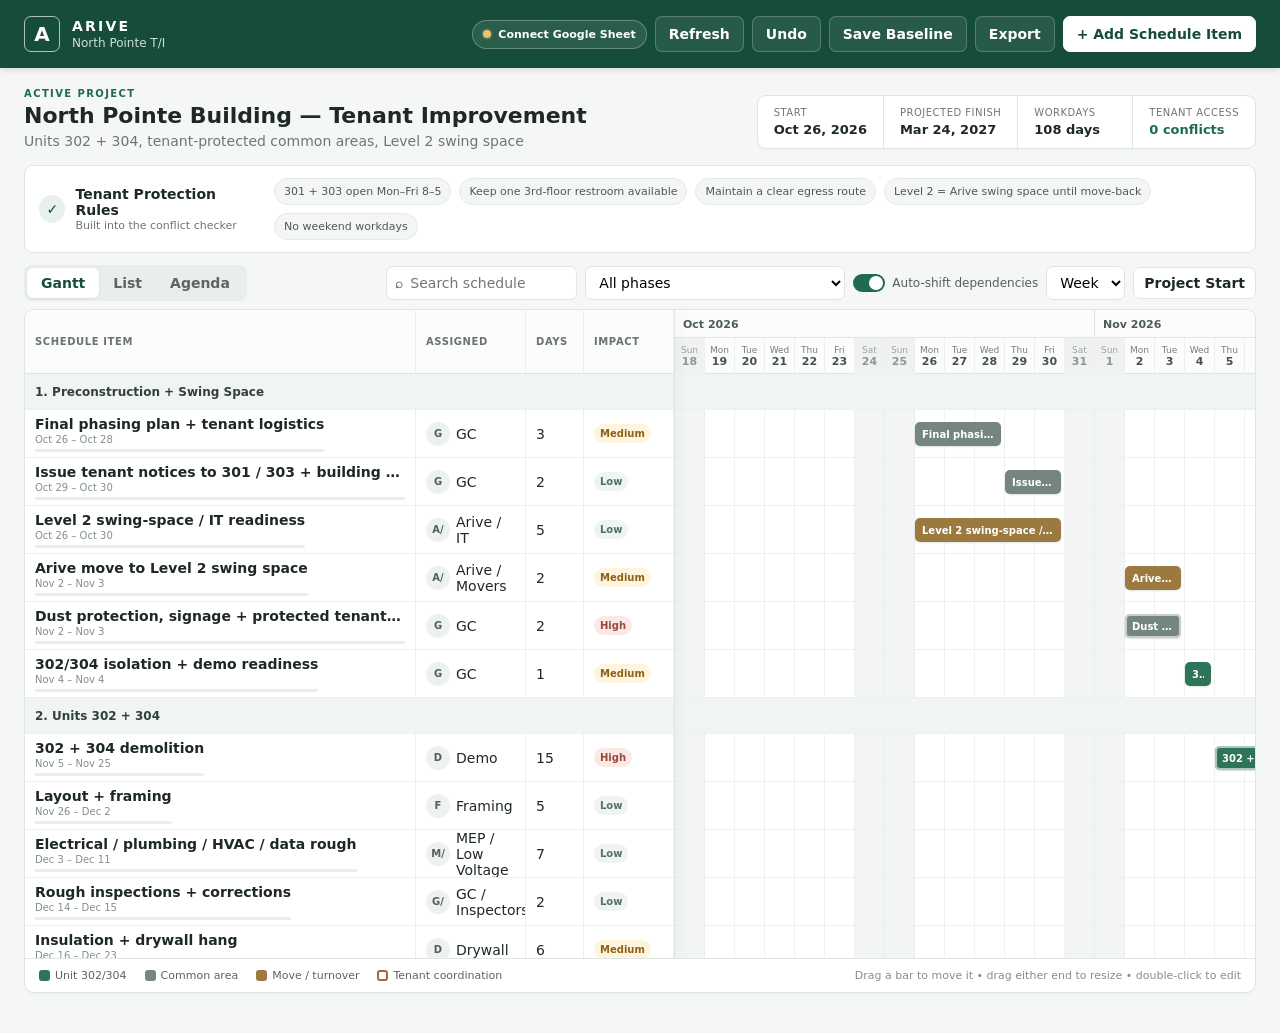
==== index.html @ 5543a83d "Add files via upload" ====
<!doctype html>
<html lang="en">
<head>
  <meta charset="utf-8" />
  <meta name="viewport" content="width=device-width, initial-scale=1" />
  <meta name="theme-color" content="#164d3a" />
  <title>North Pointe T/I Schedule</title>
  <link rel="stylesheet" href="styles.css" />
</head>
<body>
<header class="app-header">
    <div class="brand-wrap">
      <div class="brand-mark">A</div>
      <div>
        <div class="brand-name">ARIVE</div>
        <div class="brand-subtitle">North Pointe T/I</div>
      </div>
    </div>
    <div class="header-actions">
      <button class="sync-chip local" id="syncStatusBtn" title="Configure Google Sheets sync"><span class="sync-dot"></span><span id="syncStatusText">Connect Google Sheet</span></button>
      <button class="btn ghost" id="refreshBtn" title="Reload schedule from Google Sheets">Refresh</button>
      <button class="btn ghost" id="undoBtn" title="Undo last schedule change">Undo</button>
      <button class="btn ghost" id="baselineBtn">Save Baseline</button>
      <button class="btn ghost" id="exportBtn">Export</button>
      <button class="btn primary" id="addTaskBtn">+ Add Schedule Item</button>
    </div>
  </header>

  <main>
    <section class="project-strip">
      <div>
        <div class="eyebrow">ACTIVE PROJECT</div>
        <h1>North Pointe Building — Tenant Improvement</h1>
        <p>Units 302 + 304, tenant-protected common areas, Level 2 swing space</p>
      </div>
      <div class="project-stats">
        <div class="stat"><span>Start</span><strong id="projectStartLabel">Nov 2, 2026</strong></div>
        <div class="stat"><span>Projected finish</span><strong id="projectFinishLabel">—</strong></div>
        <div class="stat"><span>Workdays</span><strong id="workdayCount">—</strong></div>
        <div class="stat status-stat"><span>Tenant access</span><strong id="conflictCount" class="status-good">0 conflicts</strong></div>
      </div>
    </section>

    <section class="rules-card">
      <div class="rules-title">
        <span class="shield">✓</span>
        <div>
          <strong>Tenant Protection Rules</strong>
          <small>Built into the conflict checker</small>
        </div>
      </div>
      <div class="rule-pills">
        <span>301 + 303 open Mon–Fri 8–5</span>
        <span>Keep one 3rd-floor restroom available</span>
        <span>Maintain a clear egress route</span>
        <span>Level 2 = Arive swing space until move-back</span>
        <span>No weekend workdays</span>
      </div>
    </section>

    <section id="warningPanel" class="warning-panel hidden"></section>

    <section class="toolbar">
      <div class="view-tabs" role="tablist">
        <button class="view-tab active" data-view="gantt">Gantt</button>
        <button class="view-tab" data-view="list">List</button>
        <button class="view-tab" data-view="agenda">Agenda</button>
      </div>
      <div class="toolbar-right">
        <label class="search-wrap"><span>⌕</span><input id="searchInput" placeholder="Search schedule" /></label>
        <select id="phaseFilter" class="control"><option value="all">All phases</option></select>
        <label class="toggle-wrap"><input id="autoShiftToggle" type="checkbox" checked /><span></span>Auto-shift dependencies</label>
        <select id="zoomSelect" class="control" title="Gantt zoom">
          <option value="day">Day</option>
          <option value="week" selected>Week</option>
        </select>
        <button class="btn ghost compact" id="todayBtn">Project Start</button>
      </div>
    </section>

    <section id="ganttView" class="schedule-card view-panel active">
      <div class="gantt-shell" id="ganttShell">
        <div class="task-pane">
          <div class="task-header grid-row">
            <div class="cell task-title-col">Schedule item</div>
            <div class="cell owner-col">Assigned</div>
            <div class="cell duration-col">Days</div>
            <div class="cell impact-col">Impact</div>
          </div>
          <div id="taskRows"></div>
        </div>
        <div class="timeline-pane" id="timelinePane">
          <div id="timelineHeader" class="timeline-header"></div>
          <div id="timelineBody" class="timeline-body"></div>
        </div>
      </div>
      <div class="legend">
        <span><i class="legend-swatch unit-work"></i>Unit 302/304</span>
        <span><i class="legend-swatch common-work"></i>Common area</span>
        <span><i class="legend-swatch move-work"></i>Move / turnover</span>
        <span><i class="legend-swatch high-impact"></i>Tenant coordination</span>
        <span class="legend-note">Drag a bar to move it • drag either end to resize • double-click to edit</span>
      </div>
    </section>

    <section id="listView" class="schedule-card view-panel">
      <div class="table-scroll"><table class="list-table"><thead><tr><th>Task</th><th>Phase</th><th>Start</th><th>Finish</th><th>Workdays</th><th>Assigned</th><th>Progress</th><th>Tenant impact</th><th>Work window</th><th>Predecessor</th></tr></thead><tbody id="listRows"></tbody></table></div>
    </section>

    <section id="agendaView" class="schedule-card view-panel">
      <div id="agendaRows" class="agenda-wrap"></div>
    </section>
  </main>

  <dialog id="taskDialog" class="modal">
    <form method="dialog" id="taskForm">
      <div class="modal-head">
        <div><div class="eyebrow">SCHEDULE ITEM</div><h2 id="dialogTitle">Add task</h2></div>
        <button class="icon-btn" value="cancel" type="button" id="closeDialogBtn">×</button>
      </div>
      <input type="hidden" id="taskId" />
      <div class="form-grid">
        <label class="full">Title<input id="taskTitle" required /></label>
        <label>Phase<select id="taskPhase"></select></label>
        <label>Assigned to<input id="taskOwner" placeholder="GC / trade / owner" /></label>
        <label>Start date<input id="taskStart" type="date" required /></label>
        <label>Duration (workdays)<input id="taskDuration" type="number" min="1" max="120" required /></label>
        <label>Progress<select id="taskProgress"><option value="0">0%</option><option value="25">25%</option><option value="50">50%</option><option value="75">75%</option><option value="100">100%</option></select></label>
        <label>Tenant impact<select id="taskImpact"><option>Low</option><option>Medium</option><option>High</option></select></label>
        <label>Work window<input id="taskWorkWindow" placeholder="Day / after-hours / phased" /></label>
        <label>Predecessor<select id="taskDependency"><option value="">None</option></select></label>
        <label>Dependency type<select id="taskDependencyType"><option value="FS">Finish → Start</option><option value="SS">Start → Start</option></select></label>
        <label class="full">Notes<textarea id="taskNotes" rows="3" placeholder="Access plan, shutdown notes, trade coordination, etc."></textarea></label>
        <label class="check full"><input id="taskAccessCritical" type="checkbox" /> This work affects the primary tenant access / egress path</label>
        <label class="full">Constraint group<select id="taskConstraint"><option value="">None</option><option value="f3-restroom">3rd floor restrooms — do not overlap</option><option value="f3-access">3rd floor access zones — do not overlap</option></select></label>
      </div>
      <div class="modal-actions">
        <button type="button" id="deleteTaskBtn" class="btn danger hidden">Delete</button>
        <span class="spacer"></span>
        <button type="button" id="cancelTaskBtn" class="btn ghost">Cancel</button>
        <button type="submit" class="btn primary">Save Item</button>
      </div>
    </form>
  </dialog>


  <dialog id="connectionDialog" class="modal small-modal">
    <div class="modal-head"><div><div class="eyebrow">GOOGLE SHEETS SYNC</div><h2>Connect schedule storage</h2></div><button class="icon-btn" id="closeConnectionBtn">×</button></div>
    <div class="connection-note">The dashboard stays fast in your browser, but the Google Sheet is the permanent source of truth. Your GitHub dashboard stores the live schedule in Google Sheets. The Web App URL is prefilled; paste the API Token from the <strong>Project Settings</strong> tab once on this browser. No schedule data is stored in GitHub.</div>
    <div class="connection-grid">
      <label>Apps Script Web App URL<input id="appsScriptUrl" placeholder="https://script.google.com/macros/s/.../exec" /></label>
      <label>API Token<input id="apiTokenInput" type="password" placeholder="Paste token from Project Settings" /></label>
    </div>
    <div id="connectionStatus" class="connection-status">Not connected.</div>
    <div class="modal-actions"><button class="btn ghost" id="disconnectBtn" type="button">Use Local Only</button><span class="spacer"></span><button class="btn ghost" id="testConnectionBtn" type="button">Test Connection</button><button class="btn primary" id="saveConnectionBtn" type="button">Connect + Load Sheet</button></div>
  </dialog>

  <dialog id="exportDialog" class="modal small-modal">
    <div class="modal-head"><div><div class="eyebrow">EXPORT / BACKUP</div><h2>Schedule data</h2></div><button class="icon-btn" id="closeExportBtn">×</button></div>
    <p class="muted">Download a portable backup or CSV. The live schedule keeps a browser backup and, when connected, saves the permanent copy to Google Sheets.</p>
    <div class="export-buttons">
      <button class="btn primary" id="downloadJsonBtn">Download JSON Backup</button>
      <button class="btn ghost" id="downloadCsvBtn">Download CSV</button>
      <label class="btn ghost file-btn">Import JSON<input type="file" id="importJsonInput" accept="application/json" /></label>
      <button class="btn ghost" id="resetBtn">Reset to Original Schedule</button>
    </div>
  </dialog>

  <div id="toast" class="toast"></div>
  <script src="config.js"></script>
  <script src="app.js"></script>
</body>
</html>
---- styles.css ----
:root{
  --green:#164d3a;
  --green-2:#1f6a50;
  --green-soft:#e8f1ed;
  --ink:#1e2925;
  --muted:#6d7772;
  --line:#dfe5e1;
  --panel:#ffffff;
  --bg:#f5f7f6;
  --danger:#b3443c;
  --warning:#a06b14;
  --warning-bg:#fff7e6;
  --unit:#2f7359;
  --common:#74867e;
  --move:#9c7a3f;
  --high:#b15e50;
  --row-h:48px;
  --header-h:64px;
  --day-w:30px;
  --task-pane-w:650px;
  font-family: Inter, ui-sans-serif, system-ui, -apple-system, BlinkMacSystemFont, "Segoe UI", sans-serif;
}
*{box-sizing:border-box}
body{margin:0;background:var(--bg);color:var(--ink);font-size:14px}
button,input,select,textarea{font:inherit}
button{cursor:pointer}
.app-header{height:68px;background:var(--green);color:#fff;display:flex;align-items:center;justify-content:space-between;padding:0 24px;position:sticky;top:0;z-index:30;box-shadow:0 1px 7px rgba(0,0,0,.16)}
.brand-wrap{display:flex;align-items:center;gap:12px}.brand-mark{width:36px;height:36px;border:1px solid rgba(255,255,255,.65);border-radius:7px;display:grid;place-items:center;font-size:20px;font-weight:800}.brand-name{font-weight:800;letter-spacing:.16em;font-size:14px}.brand-subtitle{font-size:12px;opacity:.8;margin-top:2px}.header-actions{display:flex;gap:8px;align-items:center}.btn{border:1px solid var(--line);border-radius:7px;background:#fff;padding:9px 13px;color:var(--ink);font-weight:650}.btn:hover{filter:brightness(.98)}.btn.primary{background:#fff;color:var(--green);border-color:#fff}.app-header .btn.ghost{background:rgba(255,255,255,.08);border-color:rgba(255,255,255,.22);color:#fff}.btn.ghost{background:#fff}.btn.compact{padding:7px 10px}.btn.danger{color:#fff;background:var(--danger);border-color:var(--danger)}
main{padding:20px 24px 40px;max-width:1900px;margin:0 auto}.project-strip{display:flex;justify-content:space-between;gap:24px;align-items:flex-end;margin-bottom:16px}.eyebrow{font-size:10px;font-weight:800;letter-spacing:.14em;color:var(--green-2);margin-bottom:4px}.project-strip h1{font-size:22px;margin:0}.project-strip p{margin:5px 0 0;color:var(--muted)}.project-stats{display:flex;background:#fff;border:1px solid var(--line);border-radius:9px;overflow:hidden;box-shadow:0 1px 2px rgba(0,0,0,.03)}.stat{padding:11px 16px;min-width:115px;border-left:1px solid var(--line)}.stat:first-child{border-left:0}.stat span{display:block;color:var(--muted);font-size:10px;text-transform:uppercase;letter-spacing:.05em;margin-bottom:3px}.stat strong{font-size:13px}.status-good{color:var(--green-2)}.status-bad{color:var(--danger)}
.rules-card{background:#fff;border:1px solid var(--line);border-radius:9px;padding:12px 14px;display:flex;align-items:center;gap:20px;margin-bottom:12px}.rules-title{display:flex;align-items:center;gap:10px;min-width:215px}.rules-title small{display:block;color:var(--muted);font-size:11px;margin-top:1px}.shield{width:28px;height:28px;border-radius:50%;display:grid;place-items:center;background:var(--green-soft);color:var(--green);font-weight:800}.rule-pills{display:flex;gap:8px;flex-wrap:wrap}.rule-pills span{background:#f4f6f5;border:1px solid #e5e9e7;padding:6px 9px;border-radius:999px;font-size:11px;color:#4d5a54}.warning-panel{background:var(--warning-bg);border:1px solid #e9d5aa;color:#6d4a0f;border-radius:9px;padding:11px 14px;margin-bottom:12px}.warning-panel strong{display:block;margin-bottom:3px}.hidden{display:none!important}
.toolbar{display:flex;justify-content:space-between;align-items:center;margin:12px 0 8px;gap:12px}.view-tabs{display:flex;background:#e9eeeb;padding:3px;border-radius:8px}.view-tab{border:0;background:transparent;padding:7px 14px;border-radius:6px;font-weight:700;color:#5a665f}.view-tab.active{background:#fff;color:var(--green);box-shadow:0 1px 3px rgba(0,0,0,.08)}.toolbar-right{display:flex;align-items:center;gap:8px;flex-wrap:wrap;justify-content:flex-end}.control,.search-wrap{border:1px solid var(--line);background:#fff;border-radius:7px;height:34px}.control{padding:0 9px}.search-wrap{display:flex;align-items:center;gap:5px;padding:0 8px}.search-wrap input{border:0;outline:none;width:160px}.toggle-wrap{display:flex;align-items:center;gap:7px;color:#536059;font-size:12px;white-space:nowrap}.toggle-wrap input{display:none}.toggle-wrap span{width:32px;height:18px;background:#bbc4bf;border-radius:20px;position:relative}.toggle-wrap span:after{content:"";position:absolute;width:14px;height:14px;left:2px;top:2px;border-radius:50%;background:#fff;transition:.18s}.toggle-wrap input:checked+span{background:var(--green-2)}.toggle-wrap input:checked+span:after{transform:translateX(14px)}
.schedule-card{background:#fff;border:1px solid var(--line);border-radius:10px;box-shadow:0 1px 3px rgba(0,0,0,.04);overflow:hidden}.view-panel{display:none}.view-panel.active{display:block}.gantt-shell{display:grid;grid-template-columns:var(--task-pane-w) 1fr;min-height:620px;max-height:72vh;overflow:hidden}.task-pane{z-index:7;background:#fff;border-right:1px solid var(--line);box-shadow:6px 0 12px rgba(28,53,42,.025);overflow:hidden}.grid-row{display:grid;grid-template-columns:minmax(280px,1fr) 110px 58px 90px}.task-header{height:var(--header-h);background:#fbfcfb;border-bottom:1px solid var(--line);position:sticky;top:0;z-index:10}.cell{display:flex;align-items:center;padding:0 10px;border-right:1px solid #edf0ee;overflow:hidden}.task-header .cell{font-size:10px;text-transform:uppercase;letter-spacing:.06em;color:#68746e;font-weight:800}.task-row{height:var(--row-h);border-bottom:1px solid #edf0ee}.task-row:hover{background:#f8faf9}.task-row.phase-row{height:36px;background:#f0f4f2;font-weight:800;color:#31413a}.task-row.phase-row .cell{grid-column:1/-1;font-size:12px}.task-main{min-width:0}.task-name{white-space:nowrap;overflow:hidden;text-overflow:ellipsis;font-weight:650}.task-meta{font-size:10px;color:#839089;margin-top:2px}.owner-avatar{width:24px;height:24px;background:#edf2ef;border-radius:50%;display:grid;place-items:center;color:#526159;font-size:10px;font-weight:800;margin-right:6px;flex:none}.impact-badge{font-size:10px;font-weight:800;padding:4px 6px;border-radius:999px}.impact-Low{background:#eef4f1;color:#547165}.impact-Medium{background:#fff4dd;color:#8a6219}.impact-High{background:#fbe9e6;color:#9b493e}.progress-mini{height:3px;background:#e9eeeb;border-radius:9px;margin-top:4px;overflow:hidden;width:100%}.progress-mini i{display:block;height:100%;background:var(--green-2)}
.timeline-pane{overflow:auto;position:relative;background:#fff}.timeline-header{height:var(--header-h);position:sticky;top:0;z-index:6;background:#fbfcfb;border-bottom:1px solid var(--line);min-width:max-content}.month-row{height:28px;display:flex;border-bottom:1px solid var(--line)}.month-cell{height:28px;display:flex;align-items:center;padding-left:8px;font-size:11px;font-weight:800;color:#4e5c55;border-right:1px solid var(--line)}.day-row{height:36px;display:flex}.day-cell{height:36px;display:flex;flex-direction:column;justify-content:center;align-items:center;border-right:1px solid #edf0ee;color:#748078;font-size:9px}.day-cell strong{font-size:11px;color:#45534c}.day-cell.weekend{background:#f0f2f1;color:#9ba39f}.day-cell.weekend strong{color:#8f9793}.timeline-body{position:relative;min-width:max-content}.timeline-row{position:relative;height:var(--row-h);border-bottom:1px solid #edf0ee;background-image:linear-gradient(to right, transparent calc(var(--day-w) - 1px), #f0f2f1 calc(var(--day-w) - 1px));background-size:var(--day-w) 100%}.timeline-row.phase-row{height:36px;background:#f0f4f2}.weekend-band{position:absolute;top:0;bottom:0;background:rgba(220,225,222,.34);pointer-events:none}.task-bar{position:absolute;height:24px;top:12px;border-radius:5px;color:#fff;display:flex;align-items:center;padding:0 7px;box-shadow:0 1px 2px rgba(0,0,0,.12);cursor:grab;min-width:18px;user-select:none;overflow:hidden}.task-bar:active{cursor:grabbing}.task-bar.unit{background:var(--unit)}.task-bar.common{background:var(--common)}.task-bar.move{background:var(--move)}.task-bar.high{box-shadow:inset 0 0 0 2px rgba(255,255,255,.6),0 1px 2px rgba(0,0,0,.13)}.task-bar .bar-label{font-size:10px;font-weight:750;white-space:nowrap;overflow:hidden;text-overflow:ellipsis;pointer-events:none}.task-bar .bar-progress{position:absolute;left:0;bottom:0;height:3px;background:rgba(255,255,255,.75);pointer-events:none}.resize-handle{position:absolute;top:0;width:7px;height:100%;cursor:ew-resize;z-index:2}.resize-handle.left{left:0}.resize-handle.right{right:0}.baseline-bar{position:absolute;height:5px;top:38px;background:#c1c9c5;border-radius:4px;opacity:.7}.today-line{position:absolute;width:2px;background:#d65b4a;top:0;bottom:0;z-index:4;pointer-events:none}.today-line:before{content:"TODAY";position:absolute;top:2px;left:4px;font-size:8px;font-weight:800;color:#d65b4a}.legend{padding:10px 14px;display:flex;gap:18px;align-items:center;border-top:1px solid var(--line);font-size:11px;color:#59665f}.legend span{display:flex;align-items:center;gap:5px}.legend-swatch{width:11px;height:11px;border-radius:3px;display:inline-block}.legend-swatch.unit-work{background:var(--unit)}.legend-swatch.common-work{background:var(--common)}.legend-swatch.move-work{background:var(--move)}.legend-swatch.high-impact{background:transparent;border:2px solid var(--high)}.legend-note{margin-left:auto;color:#849089}
.table-scroll{overflow:auto;max-height:72vh}.list-table{border-collapse:collapse;width:100%;min-width:1050px}.list-table th,.list-table td{text-align:left;padding:11px 12px;border-bottom:1px solid #edf0ee}.list-table th{position:sticky;top:0;background:#fbfcfb;font-size:10px;text-transform:uppercase;letter-spacing:.05em;color:#68746e}.list-table tbody tr:hover{background:#f8faf9}.list-table td:first-child{font-weight:700}.agenda-wrap{padding:16px;max-height:72vh;overflow:auto}.agenda-week{margin-bottom:20px}.agenda-week h3{font-size:12px;text-transform:uppercase;letter-spacing:.05em;color:#6d7973;border-bottom:1px solid var(--line);padding-bottom:6px}.agenda-item{display:grid;grid-template-columns:90px 1fr 110px 90px;gap:12px;padding:10px 6px;border-bottom:1px solid #edf0ee;align-items:center}.agenda-item strong{display:block}.agenda-item small{color:var(--muted)}
.modal{border:0;border-radius:12px;padding:0;width:min(720px,92vw);box-shadow:0 20px 60px rgba(0,0,0,.22)}.modal::backdrop{background:rgba(15,28,22,.45)}.modal form,.modal>div,.modal>p,.modal>.export-buttons{margin-left:0}.modal form{padding:0}.modal-head{display:flex;justify-content:space-between;align-items:center;padding:18px 20px 12px;border-bottom:1px solid var(--line)}.modal h2{font-size:18px;margin:0}.icon-btn{border:0;background:transparent;font-size:25px;line-height:1;color:#68746e}.form-grid{padding:18px 20px;display:grid;grid-template-columns:1fr 1fr;gap:14px}.form-grid label{font-size:11px;font-weight:800;color:#56635d}.form-grid label.full{grid-column:1/-1}.form-grid input,.form-grid select,.form-grid textarea{width:100%;margin-top:5px;border:1px solid #d8dfdb;border-radius:7px;padding:9px;background:#fff;color:var(--ink);font-weight:500}.check{display:flex;align-items:center;gap:8px}.check input{width:auto!important;margin:0!important}.modal-actions{display:flex;align-items:center;padding:12px 20px 18px;border-top:1px solid var(--line);gap:8px}.spacer{flex:1}.small-modal{width:min(480px,92vw);padding-bottom:18px}.small-modal>p{padding:0 20px}.muted{color:var(--muted)}.export-buttons{padding:6px 20px;display:grid;gap:8px}.file-btn{text-align:center;position:relative}.file-btn input{position:absolute;inset:0;opacity:0;cursor:pointer}.toast{position:fixed;right:24px;bottom:24px;background:#23332c;color:#fff;border-radius:8px;padding:10px 14px;opacity:0;transform:translateY(8px);transition:.2s;pointer-events:none;z-index:100;font-weight:650}.toast.show{opacity:1;transform:translateY(0)}
@media(max-width:1100px){:root{--task-pane-w:510px}.grid-row{grid-template-columns:minmax(230px,1fr) 95px 50px 80px}.project-strip{align-items:flex-start;flex-direction:column}.project-stats{width:100%;overflow:auto}.gantt-shell{max-height:68vh}.rules-card{align-items:flex-start;flex-direction:column;gap:10px}}
@media(max-width:760px){main{padding:12px}.app-header{padding:0 12px}.header-actions .btn.ghost{display:none}.header-actions .btn{font-size:12px;padding:8px}.project-stats{display:grid;grid-template-columns:1fr 1fr}.stat{border-top:1px solid var(--line)}.toolbar{align-items:flex-start;flex-direction:column}.toolbar-right{justify-content:flex-start}.gantt-shell{grid-template-columns:360px 1fr}:root{--task-pane-w:360px}.grid-row{grid-template-columns:minmax(220px,1fr) 60px 50px 0}.impact-col{display:none}.owner-col .owner-name{display:none}.legend{flex-wrap:wrap}.legend-note{margin-left:0}.form-grid{grid-template-columns:1fr}.form-grid label.full{grid-column:1}.agenda-item{grid-template-columns:75px 1fr}.agenda-item>:nth-child(n+3){display:none}}


.sync-chip{border:1px solid rgba(255,255,255,.28);background:rgba(255,255,255,.09);color:#fff;border-radius:999px;padding:7px 10px;display:flex;align-items:center;gap:7px;font-size:11px;font-weight:800}.sync-chip:hover{background:rgba(255,255,255,.15)}.sync-dot{width:8px;height:8px;border-radius:50%;background:#f0c36b;box-shadow:0 0 0 2px rgba(255,255,255,.1)}.sync-chip.saved .sync-dot{background:#8fe0b0}.sync-chip.saving .sync-dot{background:#ffd36d}.sync-chip.error .sync-dot{background:#ff8d83}.sync-chip.connecting .sync-dot{background:#9fd0ff}.connection-note{background:#f5f8f6;border:1px solid var(--line);padding:10px 12px;border-radius:8px;margin:8px 0 12px;color:#516058;font-size:12px}.connection-grid{display:grid;grid-template-columns:1fr;gap:10px}.connection-grid label{display:flex;flex-direction:column;gap:5px;font-size:11px;font-weight:800;color:#5b6861}.connection-grid input{border:1px solid var(--line);border-radius:7px;padding:10px}.connection-status{margin-top:10px;font-size:12px}.connection-status.good{color:var(--green-2)}.connection-status.bad{color:var(--danger)}
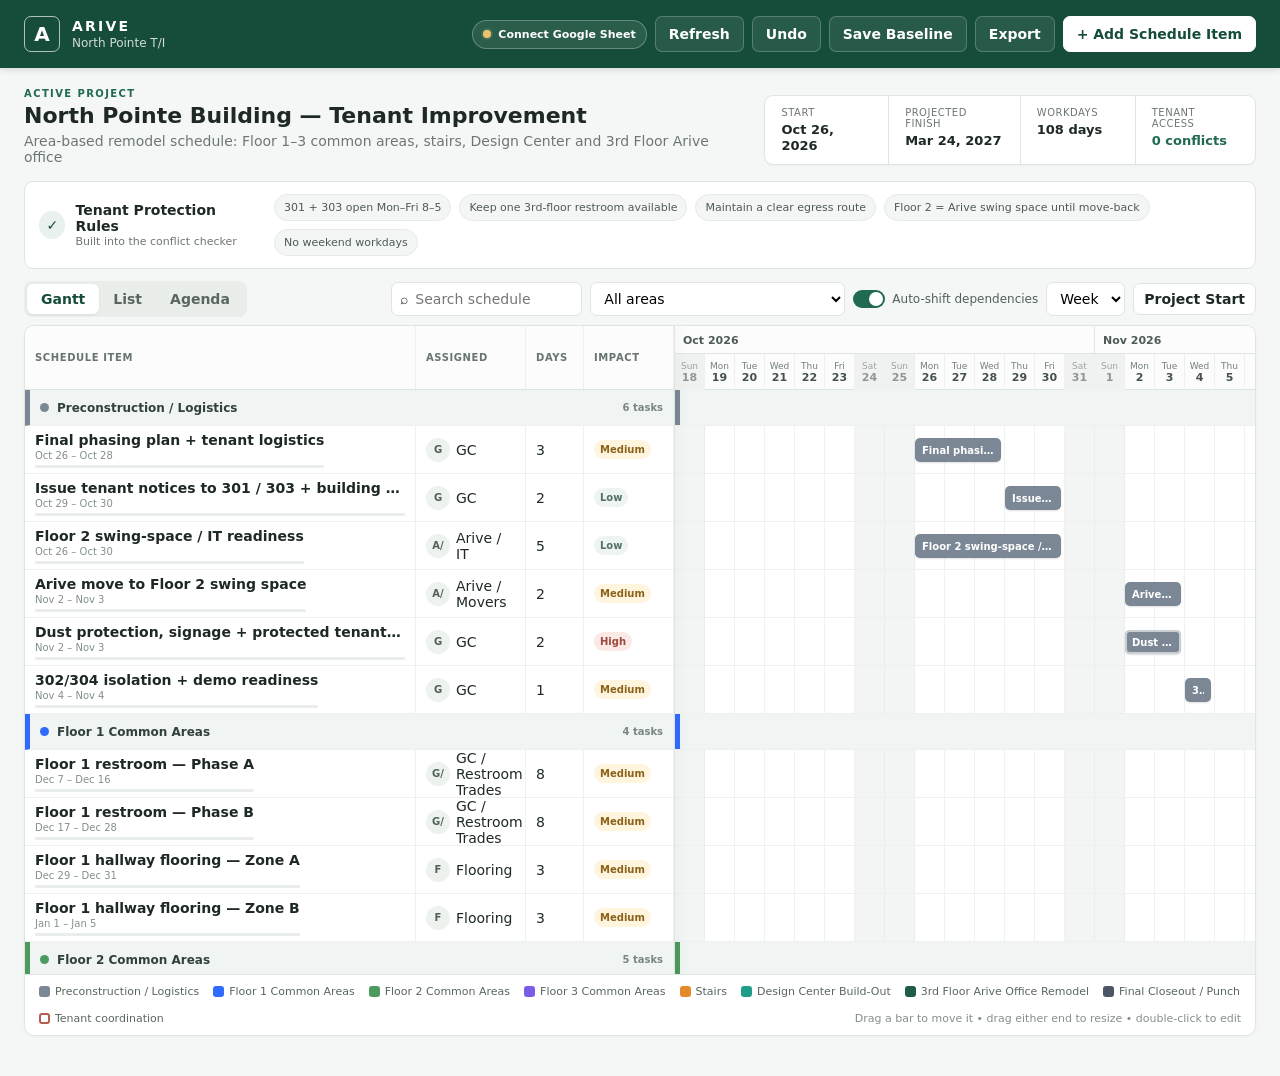
==== commit 3e6c27e2: "Add files via upload" ====
--- a/index.html
+++ b/index.html
@@ -31,7 +31,7 @@
       <div>
         <div class="eyebrow">ACTIVE PROJECT</div>
         <h1>North Pointe Building — Tenant Improvement</h1>
-        <p>Units 302 + 304, tenant-protected common areas, Level 2 swing space</p>
+        <p>Area-based remodel schedule: Floor 1–3 common areas, stairs, Design Center and 3rd Floor Arive office</p>
       </div>
       <div class="project-stats">
         <div class="stat"><span>Start</span><strong id="projectStartLabel">Nov 2, 2026</strong></div>
@@ -53,7 +53,7 @@
         <span>301 + 303 open Mon–Fri 8–5</span>
         <span>Keep one 3rd-floor restroom available</span>
         <span>Maintain a clear egress route</span>
-        <span>Level 2 = Arive swing space until move-back</span>
+        <span>Floor 2 = Arive swing space until move-back</span>
         <span>No weekend workdays</span>
       </div>
     </section>
@@ -68,7 +68,7 @@
       </div>
       <div class="toolbar-right">
         <label class="search-wrap"><span>⌕</span><input id="searchInput" placeholder="Search schedule" /></label>
-        <select id="phaseFilter" class="control"><option value="all">All phases</option></select>
+        <select id="phaseFilter" class="control"><option value="all">All areas</option></select>
         <label class="toggle-wrap"><input id="autoShiftToggle" type="checkbox" checked /><span></span>Auto-shift dependencies</label>
         <select id="zoomSelect" class="control" title="Gantt zoom">
           <option value="day">Day</option>
@@ -94,13 +94,7 @@
           <div id="timelineBody" class="timeline-body"></div>
         </div>
       </div>
-      <div class="legend">
-        <span><i class="legend-swatch unit-work"></i>Unit 302/304</span>
-        <span><i class="legend-swatch common-work"></i>Common area</span>
-        <span><i class="legend-swatch move-work"></i>Move / turnover</span>
-        <span><i class="legend-swatch high-impact"></i>Tenant coordination</span>
-        <span class="legend-note">Drag a bar to move it • drag either end to resize • double-click to edit</span>
-      </div>
+      <div class="legend" id="phaseLegend"></div>
     </section>
 
     <section id="listView" class="schedule-card view-panel">
--- a/styles.css
+++ b/styles.css
@@ -29,8 +29,8 @@
 main{padding:20px 24px 40px;max-width:1900px;margin:0 auto}.project-strip{display:flex;justify-content:space-between;gap:24px;align-items:flex-end;margin-bottom:16px}.eyebrow{font-size:10px;font-weight:800;letter-spacing:.14em;color:var(--green-2);margin-bottom:4px}.project-strip h1{font-size:22px;margin:0}.project-strip p{margin:5px 0 0;color:var(--muted)}.project-stats{display:flex;background:#fff;border:1px solid var(--line);border-radius:9px;overflow:hidden;box-shadow:0 1px 2px rgba(0,0,0,.03)}.stat{padding:11px 16px;min-width:115px;border-left:1px solid var(--line)}.stat:first-child{border-left:0}.stat span{display:block;color:var(--muted);font-size:10px;text-transform:uppercase;letter-spacing:.05em;margin-bottom:3px}.stat strong{font-size:13px}.status-good{color:var(--green-2)}.status-bad{color:var(--danger)}
 .rules-card{background:#fff;border:1px solid var(--line);border-radius:9px;padding:12px 14px;display:flex;align-items:center;gap:20px;margin-bottom:12px}.rules-title{display:flex;align-items:center;gap:10px;min-width:215px}.rules-title small{display:block;color:var(--muted);font-size:11px;margin-top:1px}.shield{width:28px;height:28px;border-radius:50%;display:grid;place-items:center;background:var(--green-soft);color:var(--green);font-weight:800}.rule-pills{display:flex;gap:8px;flex-wrap:wrap}.rule-pills span{background:#f4f6f5;border:1px solid #e5e9e7;padding:6px 9px;border-radius:999px;font-size:11px;color:#4d5a54}.warning-panel{background:var(--warning-bg);border:1px solid #e9d5aa;color:#6d4a0f;border-radius:9px;padding:11px 14px;margin-bottom:12px}.warning-panel strong{display:block;margin-bottom:3px}.hidden{display:none!important}
 .toolbar{display:flex;justify-content:space-between;align-items:center;margin:12px 0 8px;gap:12px}.view-tabs{display:flex;background:#e9eeeb;padding:3px;border-radius:8px}.view-tab{border:0;background:transparent;padding:7px 14px;border-radius:6px;font-weight:700;color:#5a665f}.view-tab.active{background:#fff;color:var(--green);box-shadow:0 1px 3px rgba(0,0,0,.08)}.toolbar-right{display:flex;align-items:center;gap:8px;flex-wrap:wrap;justify-content:flex-end}.control,.search-wrap{border:1px solid var(--line);background:#fff;border-radius:7px;height:34px}.control{padding:0 9px}.search-wrap{display:flex;align-items:center;gap:5px;padding:0 8px}.search-wrap input{border:0;outline:none;width:160px}.toggle-wrap{display:flex;align-items:center;gap:7px;color:#536059;font-size:12px;white-space:nowrap}.toggle-wrap input{display:none}.toggle-wrap span{width:32px;height:18px;background:#bbc4bf;border-radius:20px;position:relative}.toggle-wrap span:after{content:"";position:absolute;width:14px;height:14px;left:2px;top:2px;border-radius:50%;background:#fff;transition:.18s}.toggle-wrap input:checked+span{background:var(--green-2)}.toggle-wrap input:checked+span:after{transform:translateX(14px)}
-.schedule-card{background:#fff;border:1px solid var(--line);border-radius:10px;box-shadow:0 1px 3px rgba(0,0,0,.04);overflow:hidden}.view-panel{display:none}.view-panel.active{display:block}.gantt-shell{display:grid;grid-template-columns:var(--task-pane-w) 1fr;min-height:620px;max-height:72vh;overflow:hidden}.task-pane{z-index:7;background:#fff;border-right:1px solid var(--line);box-shadow:6px 0 12px rgba(28,53,42,.025);overflow:hidden}.grid-row{display:grid;grid-template-columns:minmax(280px,1fr) 110px 58px 90px}.task-header{height:var(--header-h);background:#fbfcfb;border-bottom:1px solid var(--line);position:sticky;top:0;z-index:10}.cell{display:flex;align-items:center;padding:0 10px;border-right:1px solid #edf0ee;overflow:hidden}.task-header .cell{font-size:10px;text-transform:uppercase;letter-spacing:.06em;color:#68746e;font-weight:800}.task-row{height:var(--row-h);border-bottom:1px solid #edf0ee}.task-row:hover{background:#f8faf9}.task-row.phase-row{height:36px;background:#f0f4f2;font-weight:800;color:#31413a}.task-row.phase-row .cell{grid-column:1/-1;font-size:12px}.task-main{min-width:0}.task-name{white-space:nowrap;overflow:hidden;text-overflow:ellipsis;font-weight:650}.task-meta{font-size:10px;color:#839089;margin-top:2px}.owner-avatar{width:24px;height:24px;background:#edf2ef;border-radius:50%;display:grid;place-items:center;color:#526159;font-size:10px;font-weight:800;margin-right:6px;flex:none}.impact-badge{font-size:10px;font-weight:800;padding:4px 6px;border-radius:999px}.impact-Low{background:#eef4f1;color:#547165}.impact-Medium{background:#fff4dd;color:#8a6219}.impact-High{background:#fbe9e6;color:#9b493e}.progress-mini{height:3px;background:#e9eeeb;border-radius:9px;margin-top:4px;overflow:hidden;width:100%}.progress-mini i{display:block;height:100%;background:var(--green-2)}
-.timeline-pane{overflow:auto;position:relative;background:#fff}.timeline-header{height:var(--header-h);position:sticky;top:0;z-index:6;background:#fbfcfb;border-bottom:1px solid var(--line);min-width:max-content}.month-row{height:28px;display:flex;border-bottom:1px solid var(--line)}.month-cell{height:28px;display:flex;align-items:center;padding-left:8px;font-size:11px;font-weight:800;color:#4e5c55;border-right:1px solid var(--line)}.day-row{height:36px;display:flex}.day-cell{height:36px;display:flex;flex-direction:column;justify-content:center;align-items:center;border-right:1px solid #edf0ee;color:#748078;font-size:9px}.day-cell strong{font-size:11px;color:#45534c}.day-cell.weekend{background:#f0f2f1;color:#9ba39f}.day-cell.weekend strong{color:#8f9793}.timeline-body{position:relative;min-width:max-content}.timeline-row{position:relative;height:var(--row-h);border-bottom:1px solid #edf0ee;background-image:linear-gradient(to right, transparent calc(var(--day-w) - 1px), #f0f2f1 calc(var(--day-w) - 1px));background-size:var(--day-w) 100%}.timeline-row.phase-row{height:36px;background:#f0f4f2}.weekend-band{position:absolute;top:0;bottom:0;background:rgba(220,225,222,.34);pointer-events:none}.task-bar{position:absolute;height:24px;top:12px;border-radius:5px;color:#fff;display:flex;align-items:center;padding:0 7px;box-shadow:0 1px 2px rgba(0,0,0,.12);cursor:grab;min-width:18px;user-select:none;overflow:hidden}.task-bar:active{cursor:grabbing}.task-bar.unit{background:var(--unit)}.task-bar.common{background:var(--common)}.task-bar.move{background:var(--move)}.task-bar.high{box-shadow:inset 0 0 0 2px rgba(255,255,255,.6),0 1px 2px rgba(0,0,0,.13)}.task-bar .bar-label{font-size:10px;font-weight:750;white-space:nowrap;overflow:hidden;text-overflow:ellipsis;pointer-events:none}.task-bar .bar-progress{position:absolute;left:0;bottom:0;height:3px;background:rgba(255,255,255,.75);pointer-events:none}.resize-handle{position:absolute;top:0;width:7px;height:100%;cursor:ew-resize;z-index:2}.resize-handle.left{left:0}.resize-handle.right{right:0}.baseline-bar{position:absolute;height:5px;top:38px;background:#c1c9c5;border-radius:4px;opacity:.7}.today-line{position:absolute;width:2px;background:#d65b4a;top:0;bottom:0;z-index:4;pointer-events:none}.today-line:before{content:"TODAY";position:absolute;top:2px;left:4px;font-size:8px;font-weight:800;color:#d65b4a}.legend{padding:10px 14px;display:flex;gap:18px;align-items:center;border-top:1px solid var(--line);font-size:11px;color:#59665f}.legend span{display:flex;align-items:center;gap:5px}.legend-swatch{width:11px;height:11px;border-radius:3px;display:inline-block}.legend-swatch.unit-work{background:var(--unit)}.legend-swatch.common-work{background:var(--common)}.legend-swatch.move-work{background:var(--move)}.legend-swatch.high-impact{background:transparent;border:2px solid var(--high)}.legend-note{margin-left:auto;color:#849089}
+.schedule-card{background:#fff;border:1px solid var(--line);border-radius:10px;box-shadow:0 1px 3px rgba(0,0,0,.04);overflow:hidden}.view-panel{display:none}.view-panel.active{display:block}.gantt-shell{display:grid;grid-template-columns:var(--task-pane-w) 1fr;min-height:620px;max-height:72vh;overflow:hidden}.task-pane{z-index:7;background:#fff;border-right:1px solid var(--line);box-shadow:6px 0 12px rgba(28,53,42,.025);overflow:hidden}.grid-row{display:grid;grid-template-columns:minmax(280px,1fr) 110px 58px 90px}.task-header{height:var(--header-h);background:#fbfcfb;border-bottom:1px solid var(--line);position:sticky;top:0;z-index:10}.cell{display:flex;align-items:center;padding:0 10px;border-right:1px solid #edf0ee;overflow:hidden}.task-header .cell{font-size:10px;text-transform:uppercase;letter-spacing:.06em;color:#68746e;font-weight:800}.task-row{height:var(--row-h);border-bottom:1px solid #edf0ee}.task-row:hover{background:#f8faf9}.task-row.phase-row{height:36px;background:#f0f4f2;font-weight:800;color:#31413a}.task-row.phase-row .cell{grid-column:1/-1;font-size:12px;gap:8px}.phase-dot{width:9px;height:9px;border-radius:50%;flex:none}.phase-count{margin-left:auto;font-size:10px;color:#7a8680;font-weight:650}.task-main{min-width:0}.task-name{white-space:nowrap;overflow:hidden;text-overflow:ellipsis;font-weight:650}.task-meta{font-size:10px;color:#839089;margin-top:2px}.owner-avatar{width:24px;height:24px;background:#edf2ef;border-radius:50%;display:grid;place-items:center;color:#526159;font-size:10px;font-weight:800;margin-right:6px;flex:none}.impact-badge{font-size:10px;font-weight:800;padding:4px 6px;border-radius:999px}.impact-Low{background:#eef4f1;color:#547165}.impact-Medium{background:#fff4dd;color:#8a6219}.impact-High{background:#fbe9e6;color:#9b493e}.progress-mini{height:3px;background:#e9eeeb;border-radius:9px;margin-top:4px;overflow:hidden;width:100%}.progress-mini i{display:block;height:100%;background:var(--green-2)}
+.timeline-pane{overflow:auto;position:relative;background:#fff}.timeline-header{height:var(--header-h);position:sticky;top:0;z-index:6;background:#fbfcfb;border-bottom:1px solid var(--line);min-width:max-content}.month-row{height:28px;display:flex;border-bottom:1px solid var(--line)}.month-cell{height:28px;display:flex;align-items:center;padding-left:8px;font-size:11px;font-weight:800;color:#4e5c55;border-right:1px solid var(--line)}.day-row{height:36px;display:flex}.day-cell{height:36px;display:flex;flex-direction:column;justify-content:center;align-items:center;border-right:1px solid #edf0ee;color:#748078;font-size:9px}.day-cell strong{font-size:11px;color:#45534c}.day-cell.weekend{background:#f0f2f1;color:#9ba39f}.day-cell.weekend strong{color:#8f9793}.timeline-body{position:relative;min-width:max-content}.timeline-row{position:relative;height:var(--row-h);border-bottom:1px solid #edf0ee;background-image:linear-gradient(to right, transparent calc(var(--day-w) - 1px), #f0f2f1 calc(var(--day-w) - 1px));background-size:var(--day-w) 100%}.timeline-row.phase-row{height:36px;background:#f0f4f2}.weekend-band{position:absolute;top:0;bottom:0;background:rgba(220,225,222,.34);pointer-events:none}.task-bar{position:absolute;height:24px;top:12px;border-radius:5px;color:#fff;display:flex;align-items:center;padding:0 7px;box-shadow:0 1px 2px rgba(0,0,0,.12);cursor:grab;min-width:18px;user-select:none;overflow:hidden}.task-bar:active{cursor:grabbing}.task-bar.high{box-shadow:inset 0 0 0 2px rgba(255,255,255,.6),0 1px 2px rgba(0,0,0,.13)}.task-bar .bar-label{font-size:10px;font-weight:750;white-space:nowrap;overflow:hidden;text-overflow:ellipsis;pointer-events:none}.task-bar .bar-progress{position:absolute;left:0;bottom:0;height:3px;background:rgba(255,255,255,.75);pointer-events:none}.resize-handle{position:absolute;top:0;width:7px;height:100%;cursor:ew-resize;z-index:2}.resize-handle.left{left:0}.resize-handle.right{right:0}.baseline-bar{position:absolute;height:5px;top:38px;background:#c1c9c5;border-radius:4px;opacity:.7}.today-line{position:absolute;width:2px;background:#d65b4a;top:0;bottom:0;z-index:4;pointer-events:none}.today-line:before{content:"TODAY";position:absolute;top:2px;left:4px;font-size:8px;font-weight:800;color:#d65b4a}.legend{padding:10px 14px;display:flex;gap:14px;align-items:center;flex-wrap:wrap;border-top:1px solid var(--line);font-size:11px;color:#59665f}.legend span{display:flex;align-items:center;gap:5px}.legend-swatch{width:11px;height:11px;border-radius:3px;display:inline-block}.legend-swatch.unit-work{background:var(--unit)}.legend-swatch.common-work{background:var(--common)}.legend-swatch.move-work{background:var(--move)}.legend-swatch.high-impact{background:transparent;border:2px solid var(--high)}.legend-note{margin-left:auto;color:#849089;white-space:nowrap}
 .table-scroll{overflow:auto;max-height:72vh}.list-table{border-collapse:collapse;width:100%;min-width:1050px}.list-table th,.list-table td{text-align:left;padding:11px 12px;border-bottom:1px solid #edf0ee}.list-table th{position:sticky;top:0;background:#fbfcfb;font-size:10px;text-transform:uppercase;letter-spacing:.05em;color:#68746e}.list-table tbody tr:hover{background:#f8faf9}.list-table td:first-child{font-weight:700}.agenda-wrap{padding:16px;max-height:72vh;overflow:auto}.agenda-week{margin-bottom:20px}.agenda-week h3{font-size:12px;text-transform:uppercase;letter-spacing:.05em;color:#6d7973;border-bottom:1px solid var(--line);padding-bottom:6px}.agenda-item{display:grid;grid-template-columns:90px 1fr 110px 90px;gap:12px;padding:10px 6px;border-bottom:1px solid #edf0ee;align-items:center}.agenda-item strong{display:block}.agenda-item small{color:var(--muted)}
 .modal{border:0;border-radius:12px;padding:0;width:min(720px,92vw);box-shadow:0 20px 60px rgba(0,0,0,.22)}.modal::backdrop{background:rgba(15,28,22,.45)}.modal form,.modal>div,.modal>p,.modal>.export-buttons{margin-left:0}.modal form{padding:0}.modal-head{display:flex;justify-content:space-between;align-items:center;padding:18px 20px 12px;border-bottom:1px solid var(--line)}.modal h2{font-size:18px;margin:0}.icon-btn{border:0;background:transparent;font-size:25px;line-height:1;color:#68746e}.form-grid{padding:18px 20px;display:grid;grid-template-columns:1fr 1fr;gap:14px}.form-grid label{font-size:11px;font-weight:800;color:#56635d}.form-grid label.full{grid-column:1/-1}.form-grid input,.form-grid select,.form-grid textarea{width:100%;margin-top:5px;border:1px solid #d8dfdb;border-radius:7px;padding:9px;background:#fff;color:var(--ink);font-weight:500}.check{display:flex;align-items:center;gap:8px}.check input{width:auto!important;margin:0!important}.modal-actions{display:flex;align-items:center;padding:12px 20px 18px;border-top:1px solid var(--line);gap:8px}.spacer{flex:1}.small-modal{width:min(480px,92vw);padding-bottom:18px}.small-modal>p{padding:0 20px}.muted{color:var(--muted)}.export-buttons{padding:6px 20px;display:grid;gap:8px}.file-btn{text-align:center;position:relative}.file-btn input{position:absolute;inset:0;opacity:0;cursor:pointer}.toast{position:fixed;right:24px;bottom:24px;background:#23332c;color:#fff;border-radius:8px;padding:10px 14px;opacity:0;transform:translateY(8px);transition:.2s;pointer-events:none;z-index:100;font-weight:650}.toast.show{opacity:1;transform:translateY(0)}
 @media(max-width:1100px){:root{--task-pane-w:510px}.grid-row{grid-template-columns:minmax(230px,1fr) 95px 50px 80px}.project-strip{align-items:flex-start;flex-direction:column}.project-stats{width:100%;overflow:auto}.gantt-shell{max-height:68vh}.rules-card{align-items:flex-start;flex-direction:column;gap:10px}}
